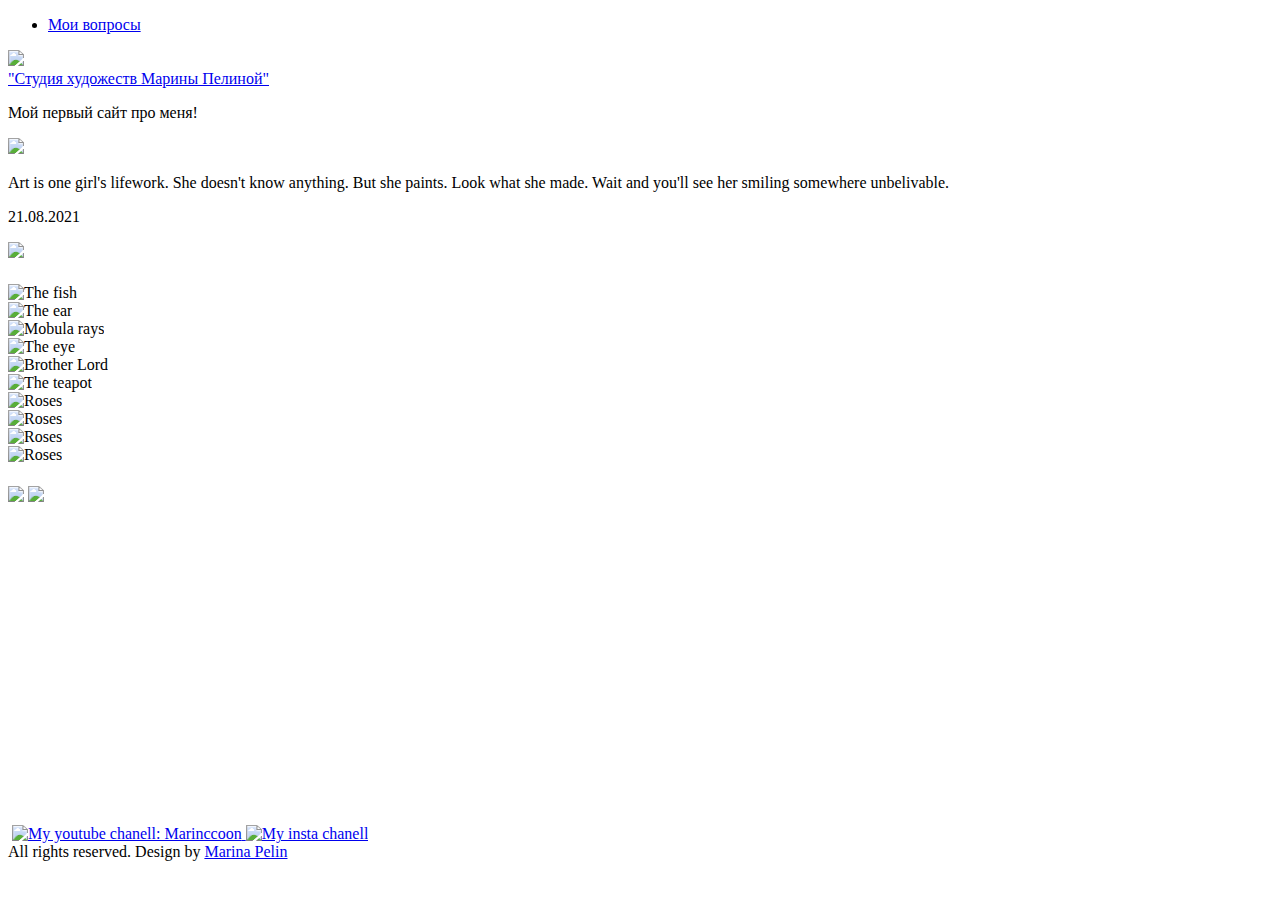
==== index.html @ 94255aec "changed header" ====
<!DOCTYPE html>
	<meta name="viewport" content="width=device-width, initial-scale=1.0">
<head>
<meta charset=utf-8 />
<title>Marina's Big Project</title>
<link rel="stylesheet" type="text/css" href="style.css">
<link rel="shortcut icon" href="https://atom.io/favicon.ico"/>
</head>
<body>
<div id="wrap">
	<div class="line">
	</div><!--END LINE-->
	    <div id="container">
		<div id="menu" >
			<ul>
				<li><a href="MyQuestions.html" id="m1">Мои вопросы</a></li>
			</ul>
		</div><!--END MENU-->
		<img id="topgif" src="bird.gif">	
	    </div><!--END Container-->
			<div id="header">
				<div id="header_top">
					<a href="#" class="smp">"Студия художеств Марины Пелиной"</a>
				</div><!--END HEADER_TOP-->				
				<div id="header_bot">	
				<p>Мой первый сайт про меня!</p>
			    </div><!--END HEADER_bot-->
			</div><!--END HEADER-->
		</div><!--END WRAP-->
			<div id="container"><img id="large" src="marinaheart.png" /><p>Art is one girl's lifework. She doesn't know anything. But she paints. Look what she made. Wait and you'll see her smiling somewhere unbelivable.</p></div>
			<div id="header_bot">	
				<p>21.08.2021</p>
				<img id="changablesizeQuote" src="quoteworm.png" />
				<!--p>1.Oil painting. "Roses" 2019.<я/p-->
			</div><!--END TEXT-->
			
			<marquee>
				<div id="worms" ><img src="worm.gif" alt=""></div>
				 </marquee>
				

<div id="container" >
	<div><img src="fish.jpg" id="mini" alt="The fish" onclick="window.open(this.src)"/></div>
	<div><img src="ear.jpg" id="mini" alt="The ear" onclick="window.open(this.src)"></div>
	<div><img src="rays.jpg" id="mini" alt="Mobula rays" onclick="window.open(this.src)"></div>
	<div><img src="eye.jpg" id="mini" alt="The eye" onclick="window.open(this.src)"></div>
	<div><img src="bro.jpg" id="mini" alt="Brother Lord" onclick="window.open(this.src)"></div>
	<div><img src="teapot.jpg" id="mini" alt="The teapot" onclick="window.open(this.src)"></div>
	<div><img src="rose.jpg" id="mini" alt="Roses" onclick="window.open(this.src)"></div>
	<div><img src="underwatergirl.jpg" id="mini" alt="Roses" onclick="window.open(this.src)"></div>
	<div><img src="sharkclose.jpg" id="mini"  alt="Roses" onclick="window.open(this.src)"></div>
	<div><img src="titanic.jpg" id="mini"  alt="Roses" onclick="window.open(this.src)"></div>
</div>
<marquee>
	<div id="wormstoo" ><img src="weirdworm.gif" alt=""></div>
	 </marquee>
<!--div id="container"><img id="large" src="cutsad.png" /></div-->
<div id="wrap">
	<div id="container"><!--img id="large" src="cutsmile.png" /-->
    <img id="changablesizesmallHow" height="600px" src="How.png" />
	<img src="summer.jpg" /></div>
	<div id="container" >
	<iframe width="560" height="315" src="https://www.youtube.com/embed/7j5Z8ThUOmo" title="YouTube video player" frameborder="0" allow="accelerometer; autoplay; clipboard-write; encrypted-media; gyroscope; picture-in-picture" allowfullscreen></iframe>
	<iframe width="560" height="315" src="https://www.youtube.com/embed/lnIWV_GxLb8?start=6" title="YouTube video player" frameborder="0" allow="accelerometer; autoplay; clipboard-write; encrypted-media; gyroscope; picture-in-picture" allowfullscreen></iframe>
	<!--div id="container"><img id="large" src="finalpic.jpg" /></div-->
	</div>
	<img id="changablesizesmallHow" src="magicworm.gif" height="500px" alt=""/>
	<a href="https://www.youtube.com/channel/UC-RSWmaalAZvE9y6x56hTsw">
		<img src="logo.png" height="200px" alt="My youtube chanell: Marinccoon"/>
	</a>
	<a href="https://www.instagram.com/marina_pelina_art/">
		<img id="changablesizesmalllogo" src="ig-logo.png" alt="My insta chanell"/>
	</a>
	<div class="line"></div>
    <div id="cop">
		All rights reserved. Design by <a href="#" target="blank">Marina Pelin</a></div> 	
</div><!--END WRAP2-->
</body>
</html>
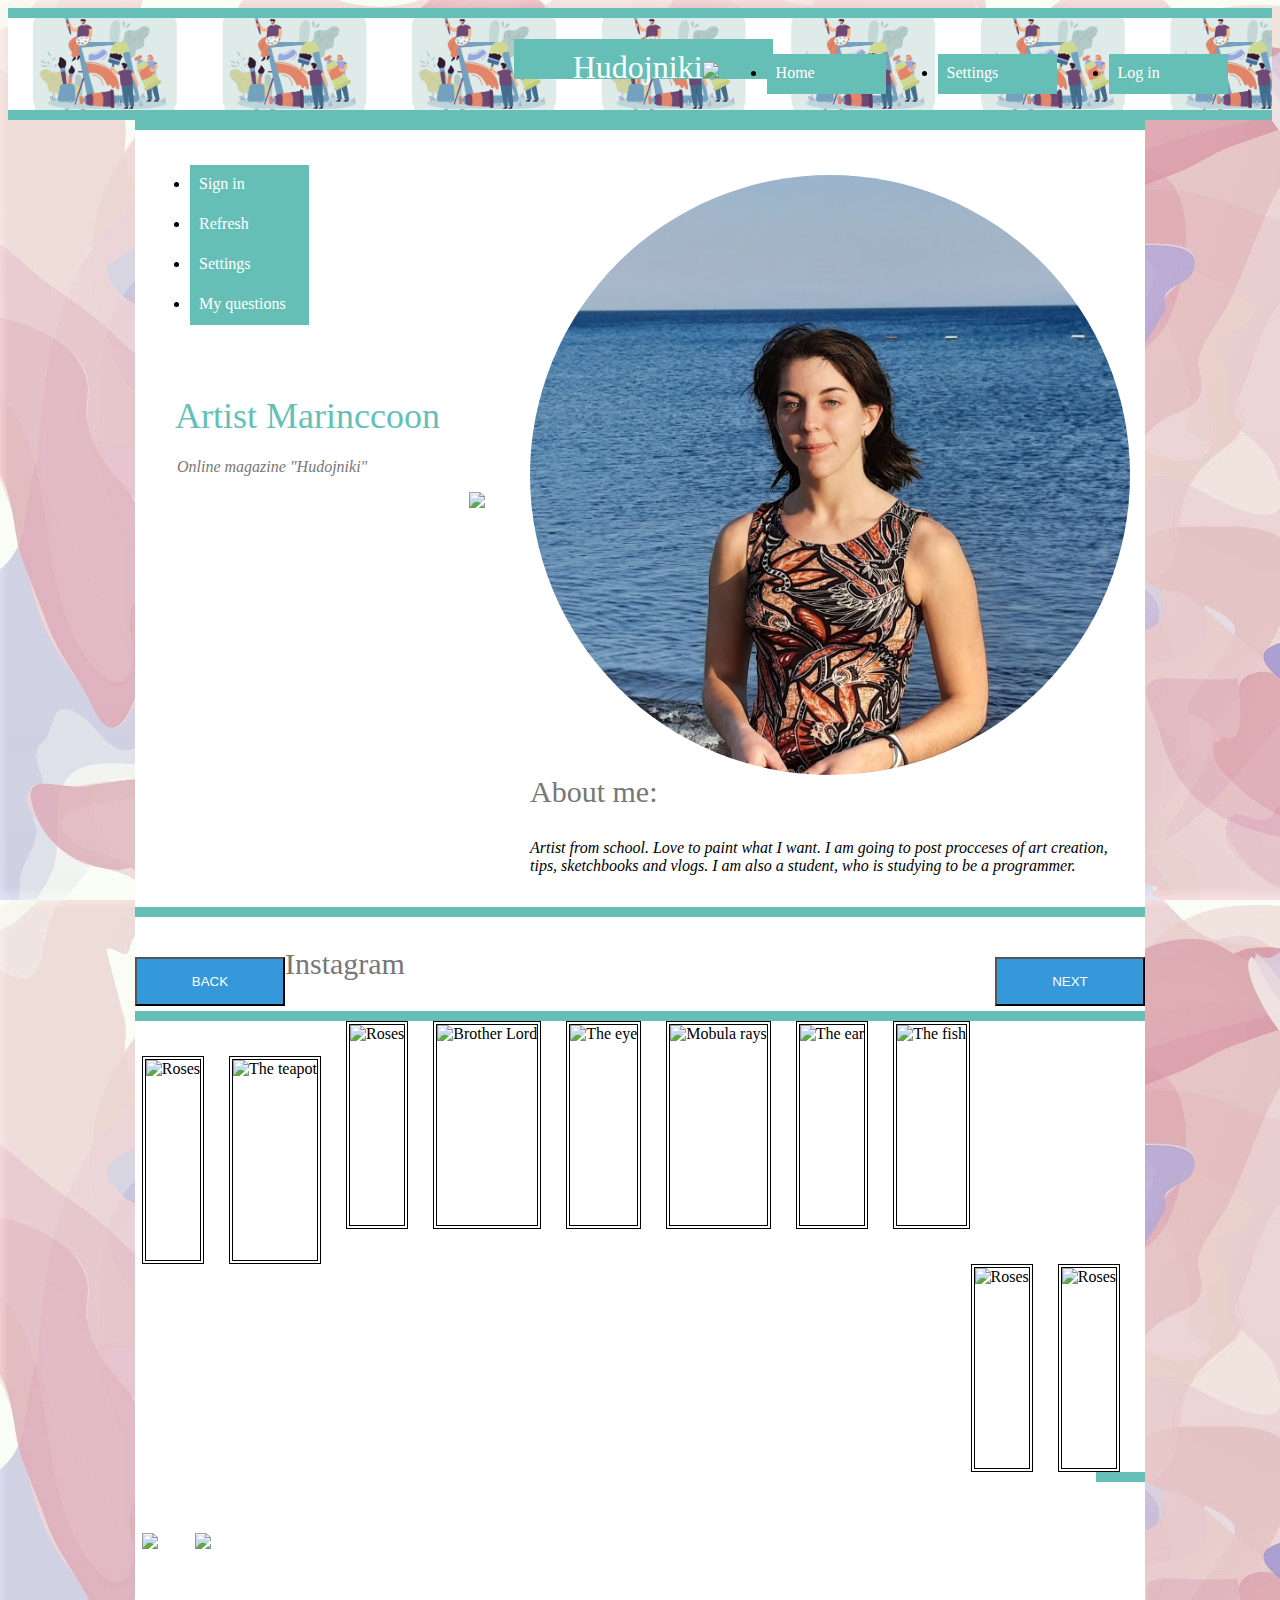
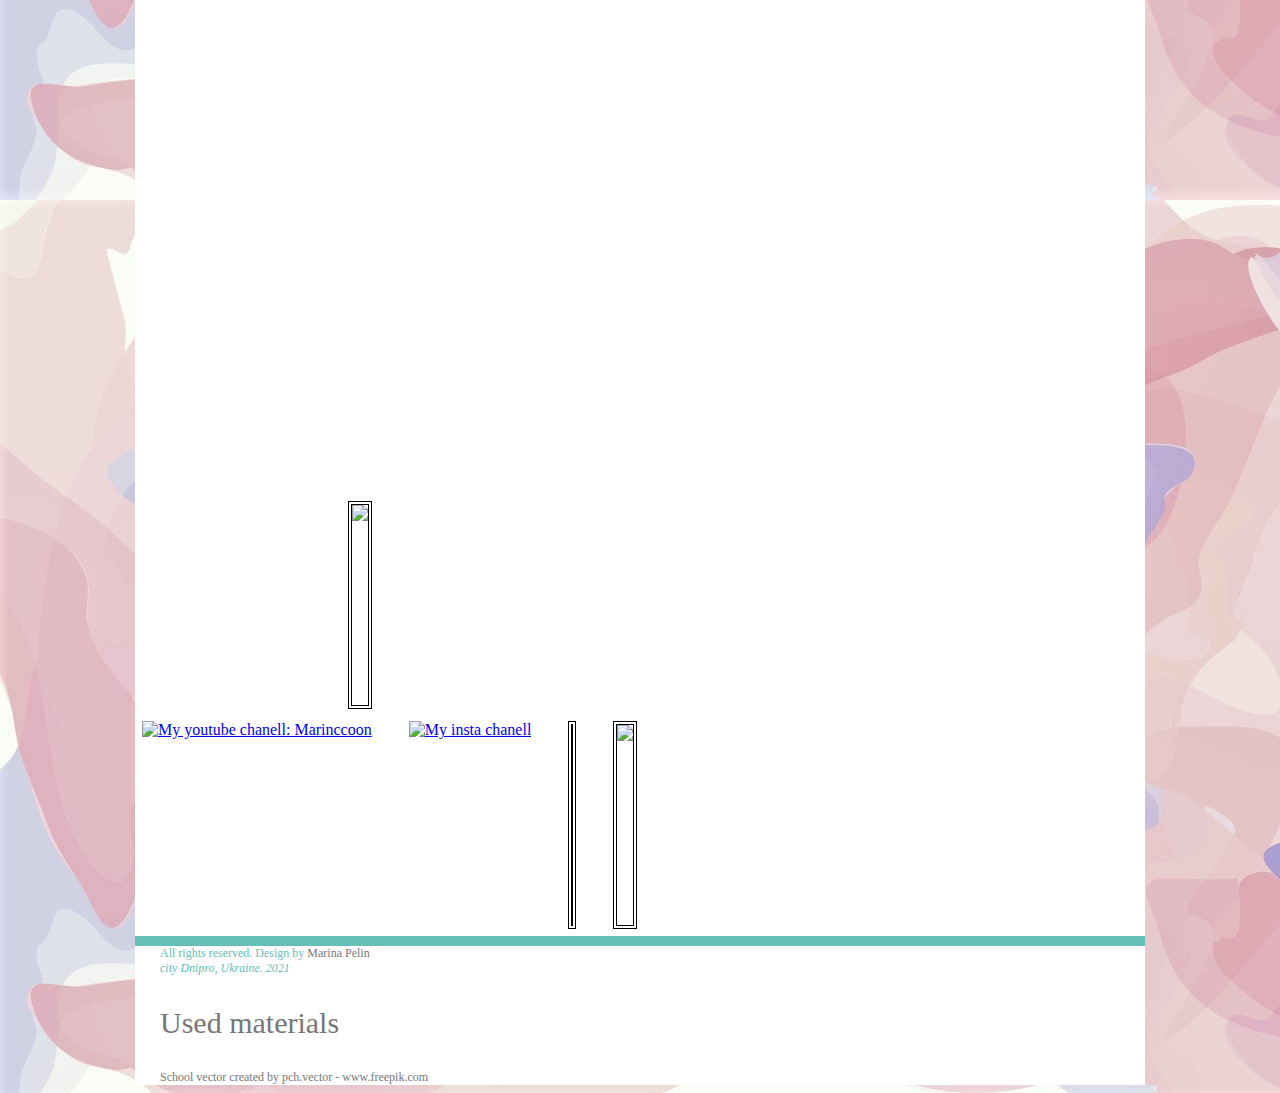
==== commit 7b473fc9: "Release v4" ====
--- a/index.html
+++ b/index.html
@@ -1,79 +1,139 @@
 <!DOCTYPE html>
-	<meta name="viewport" content="width=device-width, initial-scale=1.0">
+<meta name="viewport" content="width=device-width, initial-scale=1.0">
 <head>
 <meta charset=utf-8 />
-<title>Marina's Big Project</title>
+<meta name="author" content="Marina Pelina" />
+<meta name="keywords" content="marincoon, art, design, oil painting"/>
+<meta name="description" content="A website for an artist Marinccoon. Displays intro, shows catalog of paintings, and ended with YouTube-related videos." />
 <link rel="stylesheet" type="text/css" href="style.css">
-<link rel="shortcut icon" href="https://atom.io/favicon.ico"/>
+<link rel="shortcut icon" href="https://img.icons8.com/wired/64/000000/paint-brush.png"/>
 </head>
-<body>
-<div id="wrap">
-	<div class="line">
-	</div><!--END LINE-->
-	    <div id="container">
+<body > <!--background="backgr.jpg"-->
+<div class="background-img">
+	<div class="line"></div><!--END LINE-->
+<div class="hat" >
+	<div class="horizontal" >
+		<div class="buttons" >
+	    <div id="SiteNameBackgr"><a href="MyQuestions.html" id="SiteName">Hudojniki<img src="https://img.icons8.com/wired/64/000000/paint-brush.png"></a></div>
 		<div id="menu" >
 			<ul>
-				<li><a href="MyQuestions.html" id="m1">Мои вопросы</a></li>
+			<li ><a href="MyQuestions.html" id="m1">Home</a></li>
 			</ul>
-		</div><!--END MENU-->
-		<img id="topgif" src="bird.gif">	
-	    </div><!--END Container-->
-			<div id="header">
-				<div id="header_top">
-					<a href="#" class="smp">"Студия художеств Марины Пелиной"</a>
-				</div><!--END HEADER_TOP-->				
-				<div id="header_bot">	
-				<p>Мой первый сайт про меня!</p>
-			    </div><!--END HEADER_bot-->
-			</div><!--END HEADER-->
-		</div><!--END WRAP-->
-			<div id="container"><img id="large" src="marinaheart.png" /><p>Art is one girl's lifework. She doesn't know anything. But she paints. Look what she made. Wait and you'll see her smiling somewhere unbelivable.</p></div>
-			<div id="header_bot">	
-				<p>21.08.2021</p>
-				<img id="changablesizeQuote" src="quoteworm.png" />
-				<!--p>1.Oil painting. "Roses" 2019.<я/p-->
-			</div><!--END TEXT-->
+		</div>
+		<div id="menu" >
+			<ul>
+			<li ><a href="MyQuestions.html" id="m1">Settings</a></li>
+			</ul>
+		</div>
+		<div id="menu" >
+			<ul>
+			<li ><a href="MyQuestions.html" id="m1">Log in</a></li>
+			</ul>
+		</div>
+			</div>
+	</div>
+</div>
+<div class="line"></div><!--END LINE-->
+
+<div id="wrap">
+	<div class="line"></div><!--END LINE-->
+		<table width="100%" cellspacing="10" cellpadding="50">
+			<tr> 
+				<td>
+				<div id="menu" >
+					<ul>
+					<li><a href="MyQuestions.html" id="m1">Sign in</a></li>
+					<li><a href="MyQuestions.html" id="m1">Refresh</a></li>
+					<li><a href="MyQuestions.html" id="m1">Settings</a></li>
+					<li><a href="MyQuestions.html" id="m1">My questions</a></li>
+					</ul>
+				</div><!--END MENU-->
+				<div id="header">
+					<div id="header_top">
+					<a href="#" class="smp">Artist Marinccoon</a>
+					</div><!--END HEADER_TOP-->				
+					<div id="header_bot">	
+						<p>Online magazine "Hudojniki"</p>
+					</div><!--END HEADER_bot-->
+				</div><!--END HEADER-->
 			
-			<marquee>
-				<div id="worms" ><img src="worm.gif" alt=""></div>
-				 </marquee>
+				<img class="medium" src="bird.gif" >
+
+			</td>	
+		<td width="40%" valign="top">
+			<div>
+			        <img class="large" src="imgicon.jpg" />
+			<div class="description">
+				<p>About me:</p>
+				<em>Artist from school. Love to paint what I want. I am going to post procceses of art creation, tips, sketchbooks and vlogs. I am also a student, who is studying to be a programmer.</em>
+			</div>
+		    </div>
+		</td>
+		</tr>
+	   </table>
+
+	   
+
+	   <button class="btn" id="back">Back</button>
+	   <button class="btn" id="next" >Next</button>
+<!--/div--><!--END WRAP-->
+
+
 				
+<div class="line"></div><!--END LINE-->
+<p>Instagram</p>
+<div class="line"></div><!--END LINE-->
 
 <div id="container" >
-	<div><img src="fish.jpg" id="mini" alt="The fish" onclick="window.open(this.src)"/></div>
-	<div><img src="ear.jpg" id="mini" alt="The ear" onclick="window.open(this.src)"></div>
-	<div><img src="rays.jpg" id="mini" alt="Mobula rays" onclick="window.open(this.src)"></div>
-	<div><img src="eye.jpg" id="mini" alt="The eye" onclick="window.open(this.src)"></div>
-	<div><img src="bro.jpg" id="mini" alt="Brother Lord" onclick="window.open(this.src)"></div>
-	<div><img src="teapot.jpg" id="mini" alt="The teapot" onclick="window.open(this.src)"></div>
-	<div><img src="rose.jpg" id="mini" alt="Roses" onclick="window.open(this.src)"></div>
-	<div><img src="underwatergirl.jpg" id="mini" alt="Roses" onclick="window.open(this.src)"></div>
-	<div><img src="sharkclose.jpg" id="mini"  alt="Roses" onclick="window.open(this.src)"></div>
-	<div><img src="titanic.jpg" id="mini"  alt="Roses" onclick="window.open(this.src)"></div>
+		<div class="fading"><img src="fish.jpg" class="mini" alt="The fish" /></div>
+		<div class="fading"><img src="ear.jpg" class="mini" alt="The ear" ></div>
+		<div class="fading"><img src="rays.jpg" class="mini" alt="Mobula rays" ></div>
+		<div class="fading"><img src="eye.jpg" class="mini" alt="The eye" ></div>
+		<div class="fading"><img src="bro.jpg" class="mini" alt="Brother Lord" ></div>
+		<div class="fading"><img src="rose.jpg" class="mini" alt="Roses" ></div>
+		<div class="fading"><img src="teapot.jpg" class="mini" alt="The teapot" ></div>
+	    <div class="fading"><img src="underwatergirl.jpg" class="mini" alt="Roses" ></div>
+	    <div class="fading"><img src="sharkclose.jpg" class="mini"  alt="Roses" ></div>
+	    <div class="fading"><img src="titanic.jpg" class="mini"  alt="Roses" ></div>
 </div>
+
 <marquee>
-	<div id="wormstoo" ><img src="weirdworm.gif" alt=""></div>
-	 </marquee>
+    <div class="line"></div><!--END LINE-->
+	<div id="wormstoo"><img class="gifsize" src="weirdworm.gif" alt=""></div>
+</marquee>
 <!--div id="container"><img id="large" src="cutsad.png" /></div-->
-<div id="wrap">
-	<div id="container"><!--img id="large" src="cutsmile.png" /-->
-    <img id="changablesizesmallHow" height="600px" src="How.png" />
-	<img src="summer.jpg" /></div>
-	<div id="container" >
-	<iframe width="560" height="315" src="https://www.youtube.com/embed/7j5Z8ThUOmo" title="YouTube video player" frameborder="0" allow="accelerometer; autoplay; clipboard-write; encrypted-media; gyroscope; picture-in-picture" allowfullscreen></iframe>
-	<iframe width="560" height="315" src="https://www.youtube.com/embed/lnIWV_GxLb8?start=6" title="YouTube video player" frameborder="0" allow="accelerometer; autoplay; clipboard-write; encrypted-media; gyroscope; picture-in-picture" allowfullscreen></iframe>
-	<!--div id="container"><img id="large" src="finalpic.jpg" /></div-->
-	</div>
-	<img id="changablesizesmallHow" src="magicworm.gif" height="500px" alt=""/>
-	<a href="https://www.youtube.com/channel/UC-RSWmaalAZvE9y6x56hTsw">
-		<img src="logo.png" height="200px" alt="My youtube chanell: Marinccoon"/>
-	</a>
-	<a href="https://www.instagram.com/marina_pelina_art/">
-		<img id="changablesizesmalllogo" src="ig-logo.png" alt="My insta chanell"/>
-	</a>
+<!--div id="wrap"-->
+	<marquee>
+		<div id="worms" ><img class="gifsize" src="worm.gif" alt=""></div>
+    </marquee>
+	<table>
+		<tr>
+			<td><img class="medium" height="600px" src="How.png" /></td>
+			<td><img class="medium" src="summer.jpg" /></td>
+		</tr>
+	</table>	
+	<iframe width="content" src="https://www.youtube.com/embed/7j5Z8ThUOmo" title="YouTube video player" frameborder="0" allow="accelerometer; autoplay; clipboard-write; encrypted-media; gyroscope; picture-in-picture" allowfullscreen></iframe>
+	<iframe width="content" src="https://www.youtube.com/embed/lnIWV_GxLb8?start=6" title="YouTube video player" frameborder="0" allow="accelerometer; autoplay; clipboard-write; encrypted-media; gyroscope; picture-in-picture" allowfullscreen></iframe>
+	<table>
+		<tr>
+			<td><img class="mini" src="quoteworm.png"/></td>
+		</tr>
+		<tr>
+			<td><a href="https://www.youtube.com/channel/UC-RSWmaalAZvE9y6x56hTsw"><img class="minilogo" src="logo.png" alt="My youtube chanell: Marinccoon"/></a></td>
+			<td><a href="https://www.instagram.com/marina_pelina_art/"><img class="minilogo" src="https://www.freepnglogos.com/uploads/logo-ig-png/logo-ig-instagram-new-logo-vector-download-13.png" alt="My insta chanell"/></a></td>
+			<td class="notimp"><img class="mini" src="magicworm.gif" alt=""/></td>
+			<td class="notimp"><img class="mini" src="bird.gif" ></td>
+			
+		</tr>
+    </table>
 	<div class="line"></div>
     <div id="cop">
-		All rights reserved. Design by <a href="#" target="blank">Marina Pelin</a></div> 	
+		All rights reserved. Design by <a href="#" target="blank">Marina Pelin</a>
+	 <address> city Dnipro, Ukraine. 2021</address> 
+	 <p>Used materials</p>
+	 <a href='https://www.freepik.com/vectors/school'>School vector created by pch.vector - www.freepik.com</a>
+    </div> 	
 </div><!--END WRAP2-->
+</div>
 </body>
-</html>
+</html>--- a/style.css
+++ b/style.css
@@ -0,0 +1,290 @@
+/*
+Date: 20.03.2020
+Author: Marina Pelin
+*/
+@import url("reset.css");
+
+.large{
+	border-radius: 80%;
+}
+.centered{
+	position: center;
+}
+
+p {
+    text-decoration: none;
+    color: #777;
+    font-size: 14px;
+}
+/*Дополнительные стили*/
+#wrap {
+	background: #fff;
+	margin: 0 auto;
+}
+.line {
+	height: 10px;
+	width: 100%;
+    background: #66Bfb7;
+    margin: 0 auto;
+}
+#menu {
+	margin-top: 20px;
+}
+#menu ul li {
+
+	padding-right: 8px;
+}
+#menu ul li a {
+	color: #fff;
+	text-decoration: none;
+}
+#menu ul li a:hover {
+	color: #fff;
+	text-decoration: none;
+	display: block;
+	background: #333;
+}
+#m1 {
+	display:block;
+	width: 110px;
+	height: 30px;
+	background: #66Bfb7;
+	padding-top: 10px; 
+	padding-left: 9px;
+}
+#SiteName{
+	float: top;
+	text-decoration: none;
+	font-family: Georgia, 'Times New Roman', Times, serif;
+	font-size: xx-large;
+	color: white; 
+	margin-left: 24%;
+	width: 100%;
+	display:block;
+	width: 200px;
+	height: 30px;
+	background: #66Bfb7;
+	padding-top: 10px; 
+	padding-left: 9px;	
+}
+/*HEADER*/
+#header {
+	margin-top: 70px;
+	margin-left: 25px;
+}
+#header_top a {
+    color: #66Bfb7;
+    text-decoration: none;
+    font-size: 36px;
+}
+#header_top a:hover {
+    color: #777;
+    text-decoration: none;
+    font-size: 36px;
+    font-weight: 48px;
+}
+#header_bot p {
+	font-size: 16px;
+	padding-top: 5px;
+	padding-left: 2px;
+	font-style: italic;
+}
+/*TEXT*/
+p{
+	font-size: 30px;
+}
+#text p {
+	margin-left: 25px;
+	text-indent: 20px;
+}
+#text {
+		width: 758px;
+		padding-top: 5px;
+}
+/*COPYRIGHT*/
+#cop {
+	margin-left: 25px;	
+	color: #66Bfb7;
+	text-decoration: none;
+	font-size: 12px;
+}
+#cop a {
+	color: #777;
+	text-decoration: none;
+	font-size: 12px;
+}
+#cop a:hover {
+	color: #777;
+	text-decoration: underline;
+	font-size: 12px;
+}
+/*IMG*/
+/* Если картинка маленькая*/
+/*#topgif {
+	float: right;
+}*/
+.gifsize{
+	height: 100px;
+}
+.mini {
+	height: 200px;
+	float: right;
+    margin-right: 25px;
+	border: 4px double black; 
+}
+.minilogo {
+	height: 150px;
+    margin-right: 25px;
+}
+.medium {
+	height: 400px;
+	float: right;
+    margin-right: 25px;
+}
+.large {
+	height: 600px;
+	float: left;
+}
+
+#container {
+	display: flexbox;
+}
+
+.fading img:hover{
+	width:50%;
+	height: auto;
+}
+.leftimg {
+    float:left; /* Выравнивание по левому краю */
+    margin: 7px 7px 7px 0; /* Отступы вокруг картинки */
+}
+.rightimg  {
+    float: right; /* Выравнивание по правому краю  */ 
+    margin: 7px 0 7px 7px; /* Отступы вокруг картинки */
+}
+
+.btn {
+   
+	width: 150px;
+		
+	margin: 50px auto;
+		
+	padding: 15px 20px;
+		
+	text-align: center;
+		
+	text-transform: uppercase;
+		
+	color: white;
+		
+	background: #3498db;
+		
+	cursor: pointer;
+	
+	
+	}
+
+#next{
+    float:right; /* Выравнивание по левому краю */
+
+}
+#back{
+    float:left; /* Выравнивание по левому краю */
+
+}
+/*
+{
+	src:url(ANIMATIONshark.gif);
+}*\
+/*FULL SCREEN*/
+
+/*SCREEN SIZE CHANGES*/
+@media (min-width: 1000px){
+	#wrap {
+		width: 1010px;
+	}
+	body{
+		background-image: url(backgr2.jpg);
+		background-color:lightblue;
+	}
+	.hat{
+	background-size: 15%;
+
+	}
+	
+   .horizontal{
+	margin-left: 40%;
+    }
+}
+@media (max-width: 1000px)and(min-width: 600px){
+
+	body{
+		background-color: lightgreen;
+	}
+	.hat{
+	background-size: 15%;
+
+	}
+		
+   .horizontal{
+	margin-left: 30%;
+    }
+}
+@media (max-width: 599px){
+	body{
+	background: #66Bfb7;
+
+	}
+	.medium{
+		display:none;
+	}
+	.notimp{
+		display: none;
+	}
+	.large{
+		height: 280px;
+	}
+	#m1 {
+		width: 80px;
+	}
+	.hat{
+		background-size: contain;
+	}
+	
+    .horizontal{
+	margin-left: 0%;
+    }
+
+}
+#maket {
+    width: 100%; /* Ширина всей таблицы */
+   }
+   TD {
+    vertical-align: top; /* Вертикальное выравнивание в ячейках */
+    padding: 5px; /* Поля вокруг ячеек */
+   }
+   TD#leftcol {
+    width: 200px; /* Ширина левой колонки */
+    background: #ccc; /* Цвет фона левой колонки */
+    border: 1px solid #000; /* Параметры рамки */
+   }
+   TD#rightcol {
+    background: #fc3; /* Цвет фона правой колонки */
+    border: 1px solid #000; /* Параметры рамки */
+   }
+   #spacer {
+    width: 10px; /* Расстояние между колонками */
+   }
+
+
+.hat{
+	height:20%;	
+	width:100%;
+	background-image: url("imgTinyartistsmodified.jpg");
+}
+.buttons div{
+	display: inline-block;
+}
+#SiteNameBackgr{
+	background-color: #66Bfb7;
+}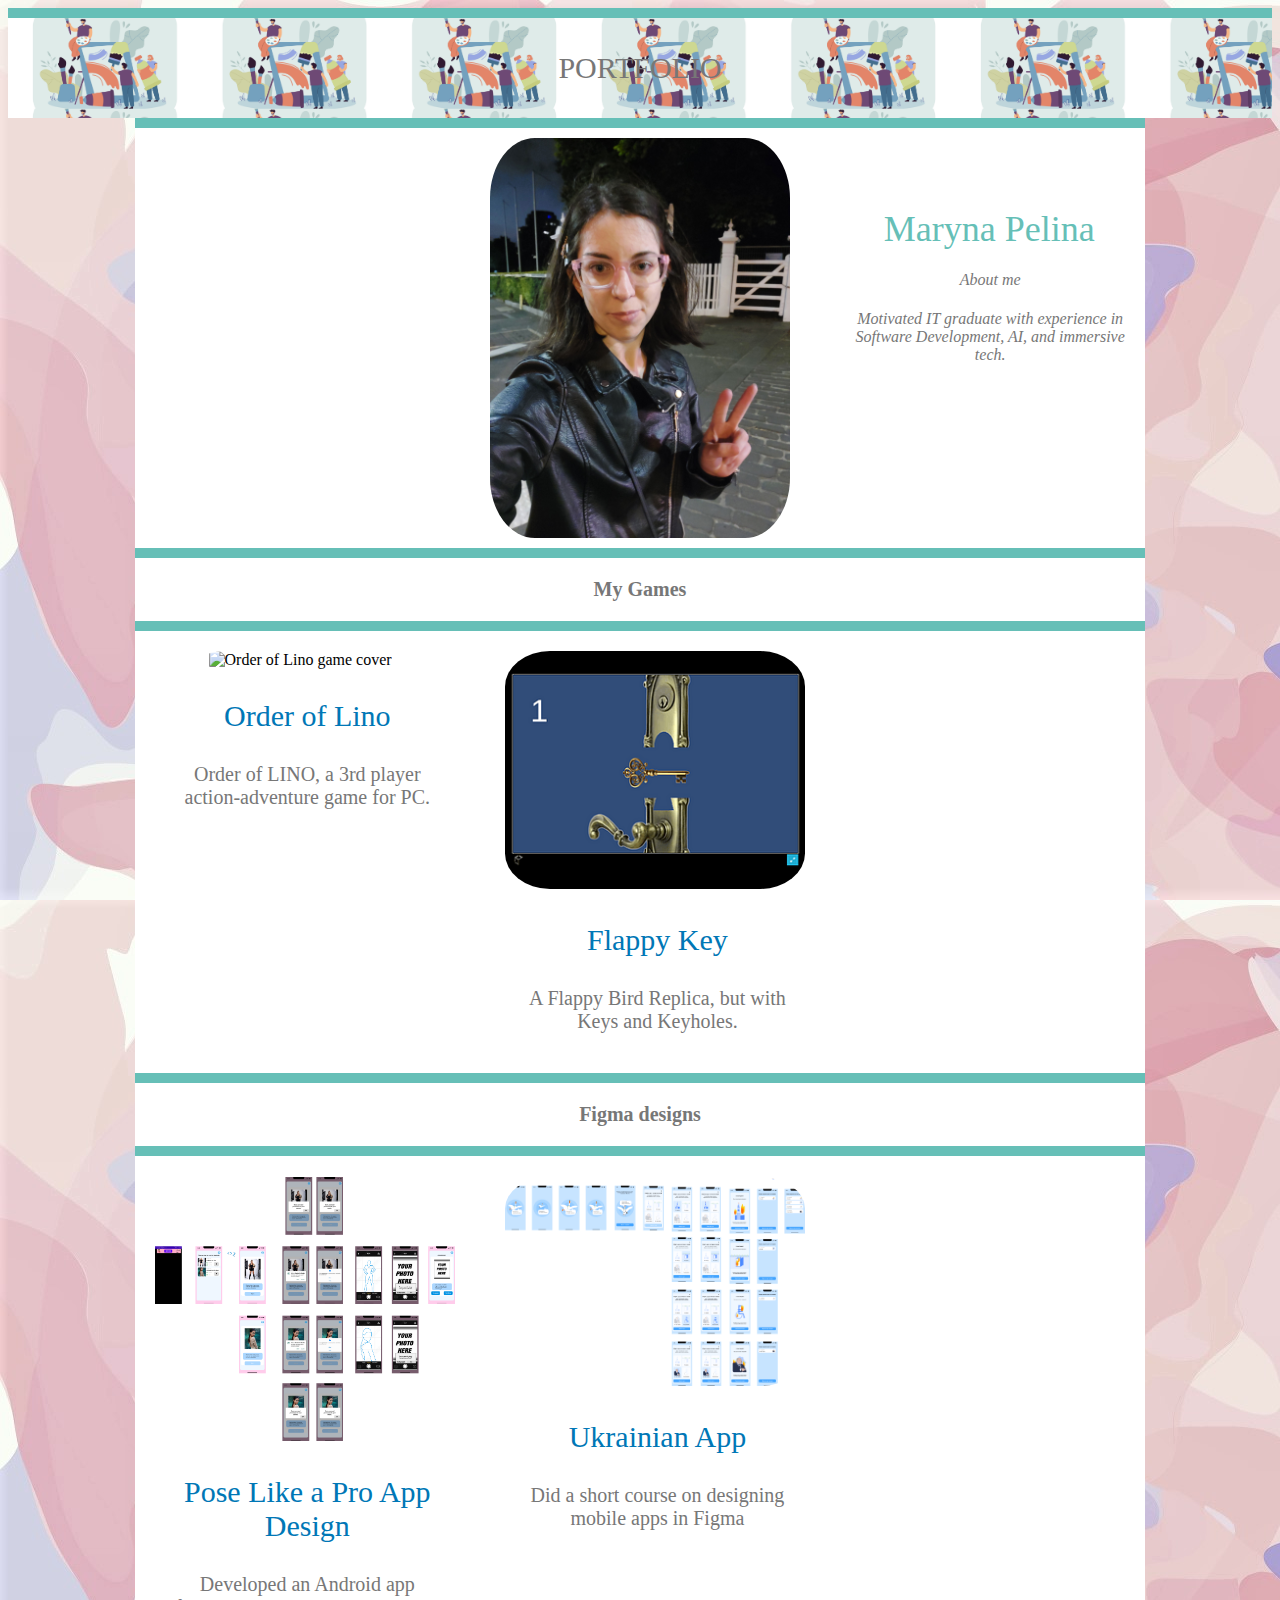
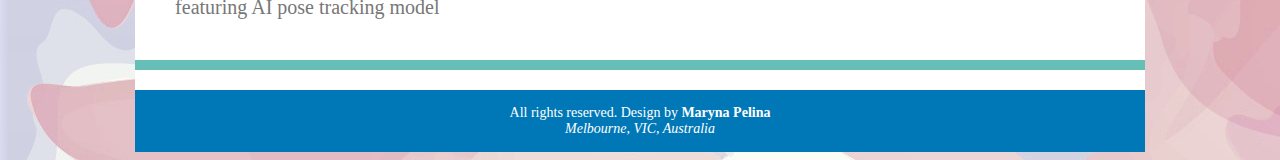
==== commit da2455af: "Upgraded visuals and added more items" ====
--- a/index.html
+++ b/index.html
@@ -1,139 +1,105 @@
 <!DOCTYPE html>
-<meta name="viewport" content="width=device-width, initial-scale=1.0">
+<html lang="en">
 <head>
-<meta charset=utf-8 />
-<meta name="author" content="Marina Pelina" />
-<meta name="keywords" content="marincoon, art, design, oil painting"/>
-<meta name="description" content="A website for an artist Marinccoon. Displays intro, shows catalog of paintings, and ended with YouTube-related videos." />
-<link rel="stylesheet" type="text/css" href="style.css">
-<link rel="shortcut icon" href="https://img.icons8.com/wired/64/000000/paint-brush.png"/>
+	<meta charset="UTF-8">
+	<meta name="viewport" content="width=device-width, initial-scale=1.0">
+	<title>Document</title>
+	<link rel="stylesheet" href="style.css">
+    <link rel="shortcut icon" href="https://img.icons8.com/wired/64/000000/paint-brush.png"/>
 </head>
-<body > <!--background="backgr.jpg"-->
-<div class="background-img">
-	<div class="line"></div><!--END LINE-->
-<div class="hat" >
-	<div class="horizontal" >
-		<div class="buttons" >
-	    <div id="SiteNameBackgr"><a href="MyQuestions.html" id="SiteName">Hudojniki<img src="https://img.icons8.com/wired/64/000000/paint-brush.png"></a></div>
-		<div id="menu" >
-			<ul>
-			<li ><a href="MyQuestions.html" id="m1">Home</a></li>
-			</ul>
+<body>
+	<div class="background-img">
+		<div class="line"></div><!--END LINE-->
+		<div class="hat" >
+			<p>PORTFOLIO</p>
 		</div>
-		<div id="menu" >
-			<ul>
-			<li ><a href="MyQuestions.html" id="m1">Settings</a></li>
-			</ul>
+		<div id="wrap">
+		<div class="line"></div><!--END LINE-->
+		<div style=" display:flex; ">
+			<div class="flex-item">
+				<div id="menu">
+					<!--ul>
+						<li><a href="/" class="menu-item">Sign in</a></li>
+						<li><a href="/" class="menu-item">My Designs</a></li>
+						<li><a href="/" class="menu-item">My Games</a></li>
+						<li><a href="/" class="menu-item">My Websites</a></li>						
+					</ul-->
+				</div><!--END MENU-->
+			</div>
+			<div class="flex-item">
+			    <img class="medium" src="Images/Maryna.jpg" alt="Maryna Pelina's photo">
+			</div>
+			<div class="flex-item">
+				<div id="header">
+				   <div id="header_top">
+				   	<a href="#" class="smp">Maryna Pelina</a>
+				   </div>			
+				   <div id="header_bot">	
+				   	<p >About me</p>
+					<p style="text-decoration: itallic">Motivated IT graduate with experience in Software Development, AI, and immersive tech. </p>
+				   </div>
+			    </div><!--END HEADER-->
+			</div>
 		</div>
-		<div id="menu" >
-			<ul>
-			<li ><a href="MyQuestions.html" id="m1">Log in</a></li>
-			</ul>
-		</div>
+		
+		<div class="line"></div><!--END LINE-->
+		<p class="section-title">My Games</p>
+
+		<div class="line"></div><!--END LINE-->
+		<div class="games" style="display:flex">
+			<div class="flex-item" style="padding: 2%;">
+				
+				<img style="width:fit-content; border-radius: 15%;" src="Images/img_game_order_of_lino.png" alt="Order of Lino game cover">
+
+				<div class="text" style="margin-left: 5%;">
+					<p><a style="text-decoration: none; color: #0077b6; " href="https://gamesbymaryna.itch.io/order-of-lino">Order of Lino</a></p>
+					<p style="font-size: 15pt;">Order of LINO, a 3rd player action-adventure game for PC.</p>
+				</div>
 			</div>
+			<div class="flex-item" style="padding: 2%;">
+				
+				<img style="width:fit-content; border-radius: 15%;" src="Images/Key.png" alt="Flappy Key">
+
+				<div class="text" style="margin-left: 5%;">
+					<p><a style="text-decoration: none; color: #0077b6; " href="https://gamesbymaryna.itch.io/flappy-key">Flappy Key</a></p>
+					<p style="font-size: 15pt;">A Flappy Bird Replica, but with Keys and Keyholes.</p>
+				</div>
+			</div>
+			<div class="flex-item"></div>
+		</div>	
+		<div class="line"></div><!--END LINE-->
+		<p class="section-title">Figma designs</p>
+
+		<div class="line"></div><!--END LINE-->
+		<div class="games" style="display:flex">
+			<div class="flex-item" style="padding: 2%;">
+				
+				<img style="width:fit-content; border-radius: 15%;" src="Images/Figma1.png" alt="Mobile App Design">
+
+				<div class="text" style="margin-left: 5%;">
+					<p><a style="text-decoration: none; color: #0077b6; " href="https://marinaraccoon.itch.io/order-of-lino">Pose Like a Pro App Design</a></p>
+					<p style="font-size: 15pt;">Developed an Android app featuring AI pose tracking model</p>
+				</div>
+			</div>
+			<div class="flex-item" style="padding: 2%;">
+				
+				<img style="width:fit-content; border-radius: 15%;" src="Images/Figma2.png" alt="Mobile App Design">
+
+				<div class="text" style="margin-left: 5%;">
+					<p><a style="text-decoration: none; color: #0077b6; " href="https://marinaraccoon.itch.io/order-of-lino">Ukrainian App</a></p>
+					<p style="font-size: 15pt;">Did a short course on designing mobile apps in Figma</p>
+				</div>
+			</div>
+			<div class="flex-item"></div>
+		</div>	
+			<div class="line"></div>
+			<div id="cop">
+				All rights reserved. Design by <a href="#" target="_blank">Maryna Pelina</a>
+				<br>
+				<address>Melbourne, VIC, Australia</address> 
+			</div> 
+			
+		</div><!--END WRAP-->
 	</div>
-</div>
-<div class="line"></div><!--END LINE-->
-
-<div id="wrap">
-	<div class="line"></div><!--END LINE-->
-		<table width="100%" cellspacing="10" cellpadding="50">
-			<tr> 
-				<td>
-				<div id="menu" >
-					<ul>
-					<li><a href="MyQuestions.html" id="m1">Sign in</a></li>
-					<li><a href="MyQuestions.html" id="m1">Refresh</a></li>
-					<li><a href="MyQuestions.html" id="m1">Settings</a></li>
-					<li><a href="MyQuestions.html" id="m1">My questions</a></li>
-					</ul>
-				</div><!--END MENU-->
-				<div id="header">
-					<div id="header_top">
-					<a href="#" class="smp">Artist Marinccoon</a>
-					</div><!--END HEADER_TOP-->				
-					<div id="header_bot">	
-						<p>Online magazine "Hudojniki"</p>
-					</div><!--END HEADER_bot-->
-				</div><!--END HEADER-->
-			
-				<img class="medium" src="bird.gif" >
-
-			</td>	
-		<td width="40%" valign="top">
-			<div>
-			        <img class="large" src="imgicon.jpg" />
-			<div class="description">
-				<p>About me:</p>
-				<em>Artist from school. Love to paint what I want. I am going to post procceses of art creation, tips, sketchbooks and vlogs. I am also a student, who is studying to be a programmer.</em>
-			</div>
-		    </div>
-		</td>
-		</tr>
-	   </table>
-
-	   
-
-	   <button class="btn" id="back">Back</button>
-	   <button class="btn" id="next" >Next</button>
-<!--/div--><!--END WRAP-->
-
-
-				
-<div class="line"></div><!--END LINE-->
-<p>Instagram</p>
-<div class="line"></div><!--END LINE-->
-
-<div id="container" >
-		<div class="fading"><img src="fish.jpg" class="mini" alt="The fish" /></div>
-		<div class="fading"><img src="ear.jpg" class="mini" alt="The ear" ></div>
-		<div class="fading"><img src="rays.jpg" class="mini" alt="Mobula rays" ></div>
-		<div class="fading"><img src="eye.jpg" class="mini" alt="The eye" ></div>
-		<div class="fading"><img src="bro.jpg" class="mini" alt="Brother Lord" ></div>
-		<div class="fading"><img src="rose.jpg" class="mini" alt="Roses" ></div>
-		<div class="fading"><img src="teapot.jpg" class="mini" alt="The teapot" ></div>
-	    <div class="fading"><img src="underwatergirl.jpg" class="mini" alt="Roses" ></div>
-	    <div class="fading"><img src="sharkclose.jpg" class="mini"  alt="Roses" ></div>
-	    <div class="fading"><img src="titanic.jpg" class="mini"  alt="Roses" ></div>
-</div>
-
-<marquee>
-    <div class="line"></div><!--END LINE-->
-	<div id="wormstoo"><img class="gifsize" src="weirdworm.gif" alt=""></div>
-</marquee>
-<!--div id="container"><img id="large" src="cutsad.png" /></div-->
-<!--div id="wrap"-->
-	<marquee>
-		<div id="worms" ><img class="gifsize" src="worm.gif" alt=""></div>
-    </marquee>
-	<table>
-		<tr>
-			<td><img class="medium" height="600px" src="How.png" /></td>
-			<td><img class="medium" src="summer.jpg" /></td>
-		</tr>
-	</table>	
-	<iframe width="content" src="https://www.youtube.com/embed/7j5Z8ThUOmo" title="YouTube video player" frameborder="0" allow="accelerometer; autoplay; clipboard-write; encrypted-media; gyroscope; picture-in-picture" allowfullscreen></iframe>
-	<iframe width="content" src="https://www.youtube.com/embed/lnIWV_GxLb8?start=6" title="YouTube video player" frameborder="0" allow="accelerometer; autoplay; clipboard-write; encrypted-media; gyroscope; picture-in-picture" allowfullscreen></iframe>
-	<table>
-		<tr>
-			<td><img class="mini" src="quoteworm.png"/></td>
-		</tr>
-		<tr>
-			<td><a href="https://www.youtube.com/channel/UC-RSWmaalAZvE9y6x56hTsw"><img class="minilogo" src="logo.png" alt="My youtube chanell: Marinccoon"/></a></td>
-			<td><a href="https://www.instagram.com/marina_pelina_art/"><img class="minilogo" src="https://www.freepnglogos.com/uploads/logo-ig-png/logo-ig-instagram-new-logo-vector-download-13.png" alt="My insta chanell"/></a></td>
-			<td class="notimp"><img class="mini" src="magicworm.gif" alt=""/></td>
-			<td class="notimp"><img class="mini" src="bird.gif" ></td>
-			
-		</tr>
-    </table>
-	<div class="line"></div>
-    <div id="cop">
-		All rights reserved. Design by <a href="#" target="blank">Marina Pelin</a>
-	 <address> city Dnipro, Ukraine. 2021</address> 
-	 <p>Used materials</p>
-	 <a href='https://www.freepik.com/vectors/school'>School vector created by pch.vector - www.freepik.com</a>
-    </div> 	
-</div><!--END WRAP2-->
-</div>
 </body>
-</html>+</html>
--- a/style.css
+++ b/style.css
@@ -3,6 +3,12 @@
 Author: Marina Pelin
 */
 @import url("reset.css");
+.section-title {
+    text-align: center;
+    font-size: 20px;
+    font-weight: bold;
+    margin: 20px 0;
+}
 
 .large{
 	border-radius: 80%;
@@ -27,12 +33,32 @@
     background: #66Bfb7;
     margin: 0 auto;
 }
-#menu {
+#menu ul {
+    list-style-type: none;
+    padding: 10px;
+    margin: 0;
+}
+
+.menu-item {
+	background-color: #0076b678;
+    display: block;
+    padding: 10px 15px;
+    text-decoration: none;
+    color: white;
+    font-weight: bold;
+    transition: 0.3s;
+}
+
+.menu-item:hover {
+    background-color: #0077b6;
+    color: white;
+}
+
+/*#menu {
 	margin-top: 20px;
 }
 #menu ul li {
-
-	padding-right: 8px;
+	padding-right: 12px;
 }
 #menu ul li a {
 	color: #fff;
@@ -41,9 +67,9 @@
 #menu ul li a:hover {
 	color: #fff;
 	text-decoration: none;
-	display: block;
+	
 	background: #333;
-}
+}*/
 #m1 {
 	display:block;
 	width: 110px;
@@ -58,7 +84,7 @@
 	font-family: Georgia, 'Times New Roman', Times, serif;
 	font-size: xx-large;
 	color: white; 
-	margin-left: 24%;
+	align-items: center;
 	width: 100%;
 	display:block;
 	width: 200px;
@@ -103,21 +129,22 @@
 }
 /*COPYRIGHT*/
 #cop {
-	margin-left: 25px;	
-	color: #66Bfb7;
-	text-decoration: none;
-	font-size: 12px;
+    background-color: #0077b6;
+    color: white;
+    text-align: center;
+    padding: 15px;
+    font-size: 14px;
+    margin-top: 20px;
 }
 #cop a {
-	color: #777;
-	text-decoration: none;
-	font-size: 12px;
+    color: white;
+    text-decoration: none;
+    font-weight: bold;
 }
 #cop a:hover {
-	color: #777;
-	text-decoration: underline;
-	font-size: 12px;
-}
+    text-decoration: underline;
+}
+
 /*IMG*/
 /* Если картинка маленькая*/
 /*#topgif {
@@ -137,10 +164,19 @@
     margin-right: 25px;
 }
 .medium {
-	height: 400px;
-	float: right;
-    margin-right: 25px;
-}
+    width: 100%;
+    max-width: 250px;
+    border-radius: 10px;
+    display: block;
+    margin: 0 auto;
+}
+
+.games img {
+    width: 100%;
+    max-width: 400px;
+    border-radius: 10px;
+}
+
 .large {
 	height: 600px;
 	float: left;
@@ -211,10 +247,7 @@
 	background-size: 15%;
 
 	}
-	
-   .horizontal{
-	margin-left: 40%;
-    }
+
 }
 @media (max-width: 1000px)and(min-width: 600px){
 
@@ -226,17 +259,31 @@
 
 	}
 		
-   .horizontal{
-	margin-left: 30%;
+   
+}
+.flex-item {
+    flex: 1;
+    padding: 10px;
+    min-width: 250px; /* Prevents shrinking too much */
+}
+
+@media (max-width: 768px) {
+    .flex-item {
+        flex: 100%; /* Stacks elements in a column */
     }
-}
+
+    .games {
+        flex-direction: column;
+    }
+}
+
 @media (max-width: 599px){
 	body{
 	background: #66Bfb7;
 
 	}
 	.medium{
-		display:none;
+		width:fit-content;
 	}
 	.notimp{
 		display: none;
@@ -251,9 +298,7 @@
 		background-size: contain;
 	}
 	
-    .horizontal{
-	margin-left: 0%;
-    }
+   
 
 }
 #maket {
@@ -282,9 +327,30 @@
 	width:100%;
 	background-image: url("imgTinyartistsmodified.jpg");
 }
-.buttons div{
-	display: inline-block;
-}
-#SiteNameBackgr{
-	background-color: #66Bfb7;
-}+
+.games {
+    display: flex;
+    flex-wrap: wrap; /* Allows items to wrap if needed */
+    justify-content: space-around; /* Adds space between items */
+    gap: 20px; /* Adds spacing between elements */
+}
+
+.flex-item {
+    flex: 1;
+    min-width: 280px; /* Ensures items don’t shrink too much */
+    max-width: 400px; /* Limits width */
+    text-align: center;
+}
+
+.flex-item img {
+    width: 100%;
+    max-width: 300px;
+    border-radius: 15%;
+}
+.hat {
+    display: flex;
+    justify-content: center; /* Centers horizontally */
+    align-items: center; /* Centers vertically */
+    height: 100px; /* Adjust height if needed */
+}
+
